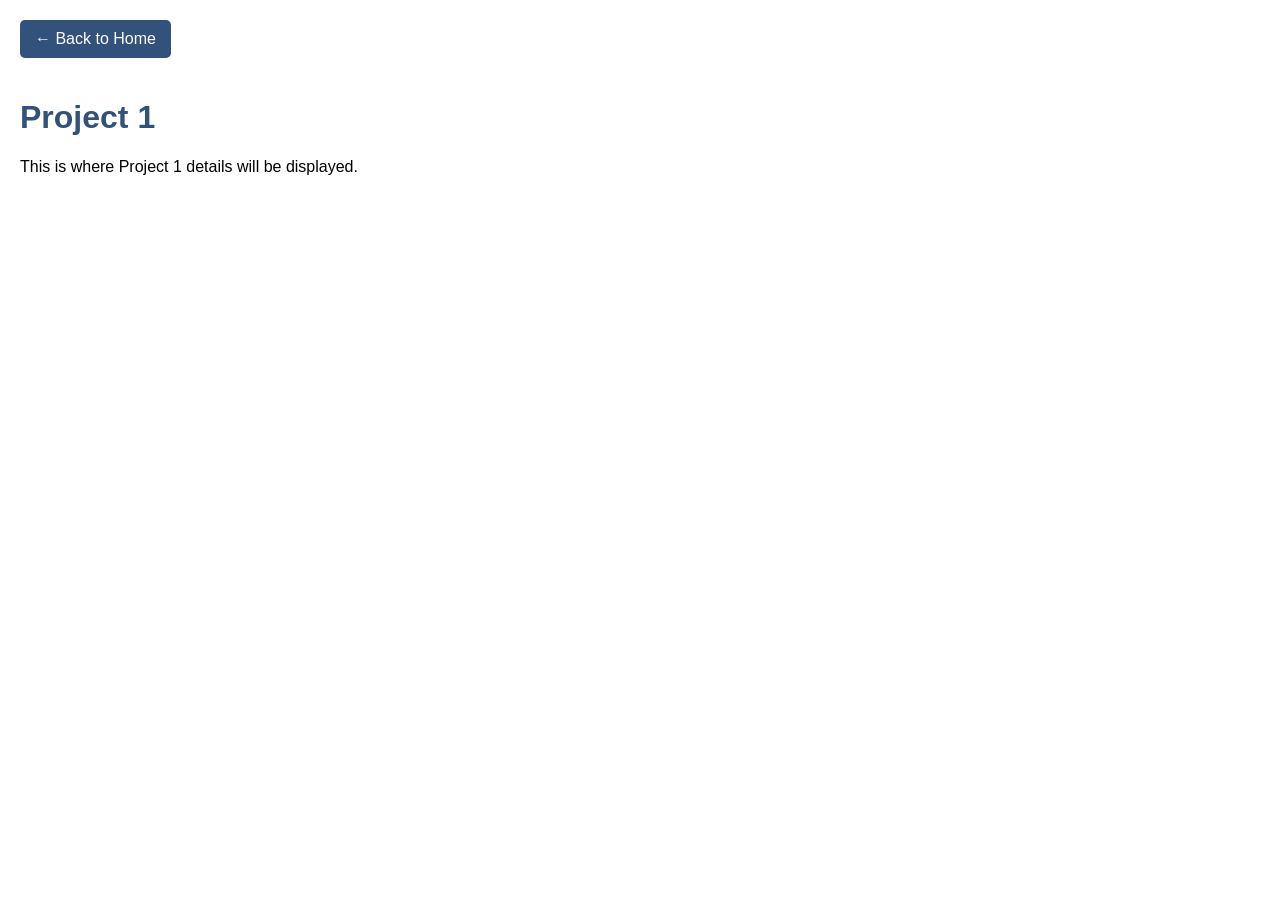
==== project1.html @ f220631a "new features Co-authored-by: Copilot <copilot@github.com>" ====
<!DOCTYPE html>
<html lang="en">
<head>
    <meta charset="UTF-8">
    <meta name="viewport" content="width=device-width, initial-scale=1.0">
    <title>Project 1</title>
    <style>
        body {
            margin: 0;
            padding: 20px;
            background-color: white;
            font-family: Arial, sans-serif;
        }
        .back-link {
            display: inline-block;
            margin-bottom: 20px;
            padding: 10px 15px;
            background-color: #32527B;
            color: white;
            text-decoration: none;
            border-radius: 5px;
            transition: background-color 0.3s ease;
        }
        .back-link:hover {
            background-color: #253D5B;
        }
        h1 {
            color: #32527B;
        }
    </style>
</head>
<body>
    <a href="index.html" class="back-link">← Back to Home</a>
    <h1>Project 1</h1>
    <p>This is where Project 1 details will be displayed.</p>
</body>
</html>
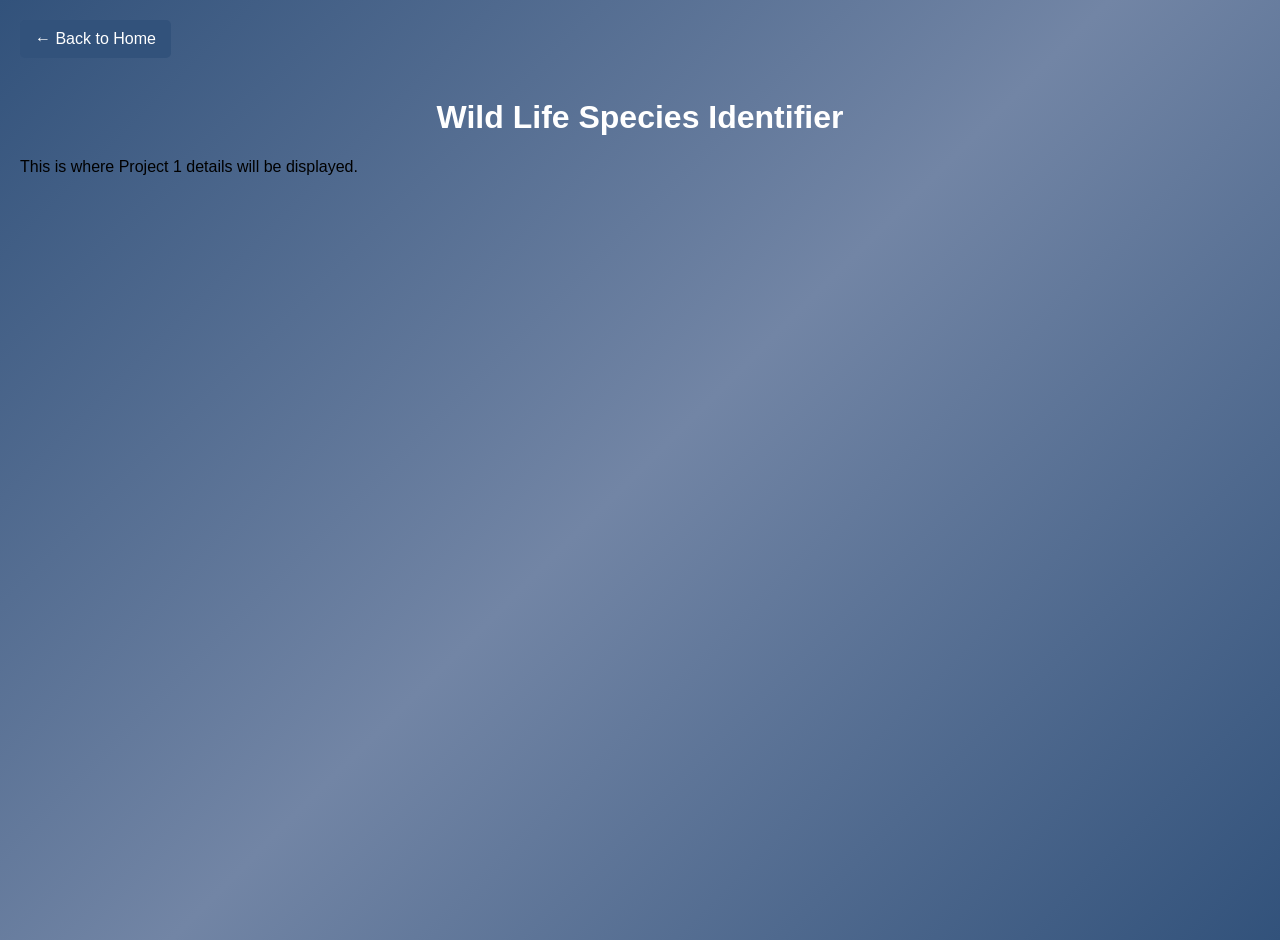
==== commit e10b0463: "added csn190 and updated style for boht project pages Co-authored-by: Copilot <copilot@github.com>" ====
--- a/project1.html
+++ b/project1.html
@@ -8,8 +8,9 @@
         body {
             margin: 0;
             padding: 20px;
-            background-color: white;
+            background: linear-gradient(135deg, #32527B 0%, #7285A5 50%, #32527B 100%);
             font-family: Arial, sans-serif;
+            min-height: 100vh;
         }
         .back-link {
             display: inline-block;
@@ -25,13 +26,14 @@
             background-color: #253D5B;
         }
         h1 {
-            color: #32527B;
+            color: white;
+            text-align: center;
         }
     </style>
 </head>
 <body>
     <a href="index.html" class="back-link">← Back to Home</a>
-    <h1>Project 1</h1>
+    <h1>Wild Life Species Identifier</h1>
     <p>This is where Project 1 details will be displayed.</p>
 </body>
 </html>
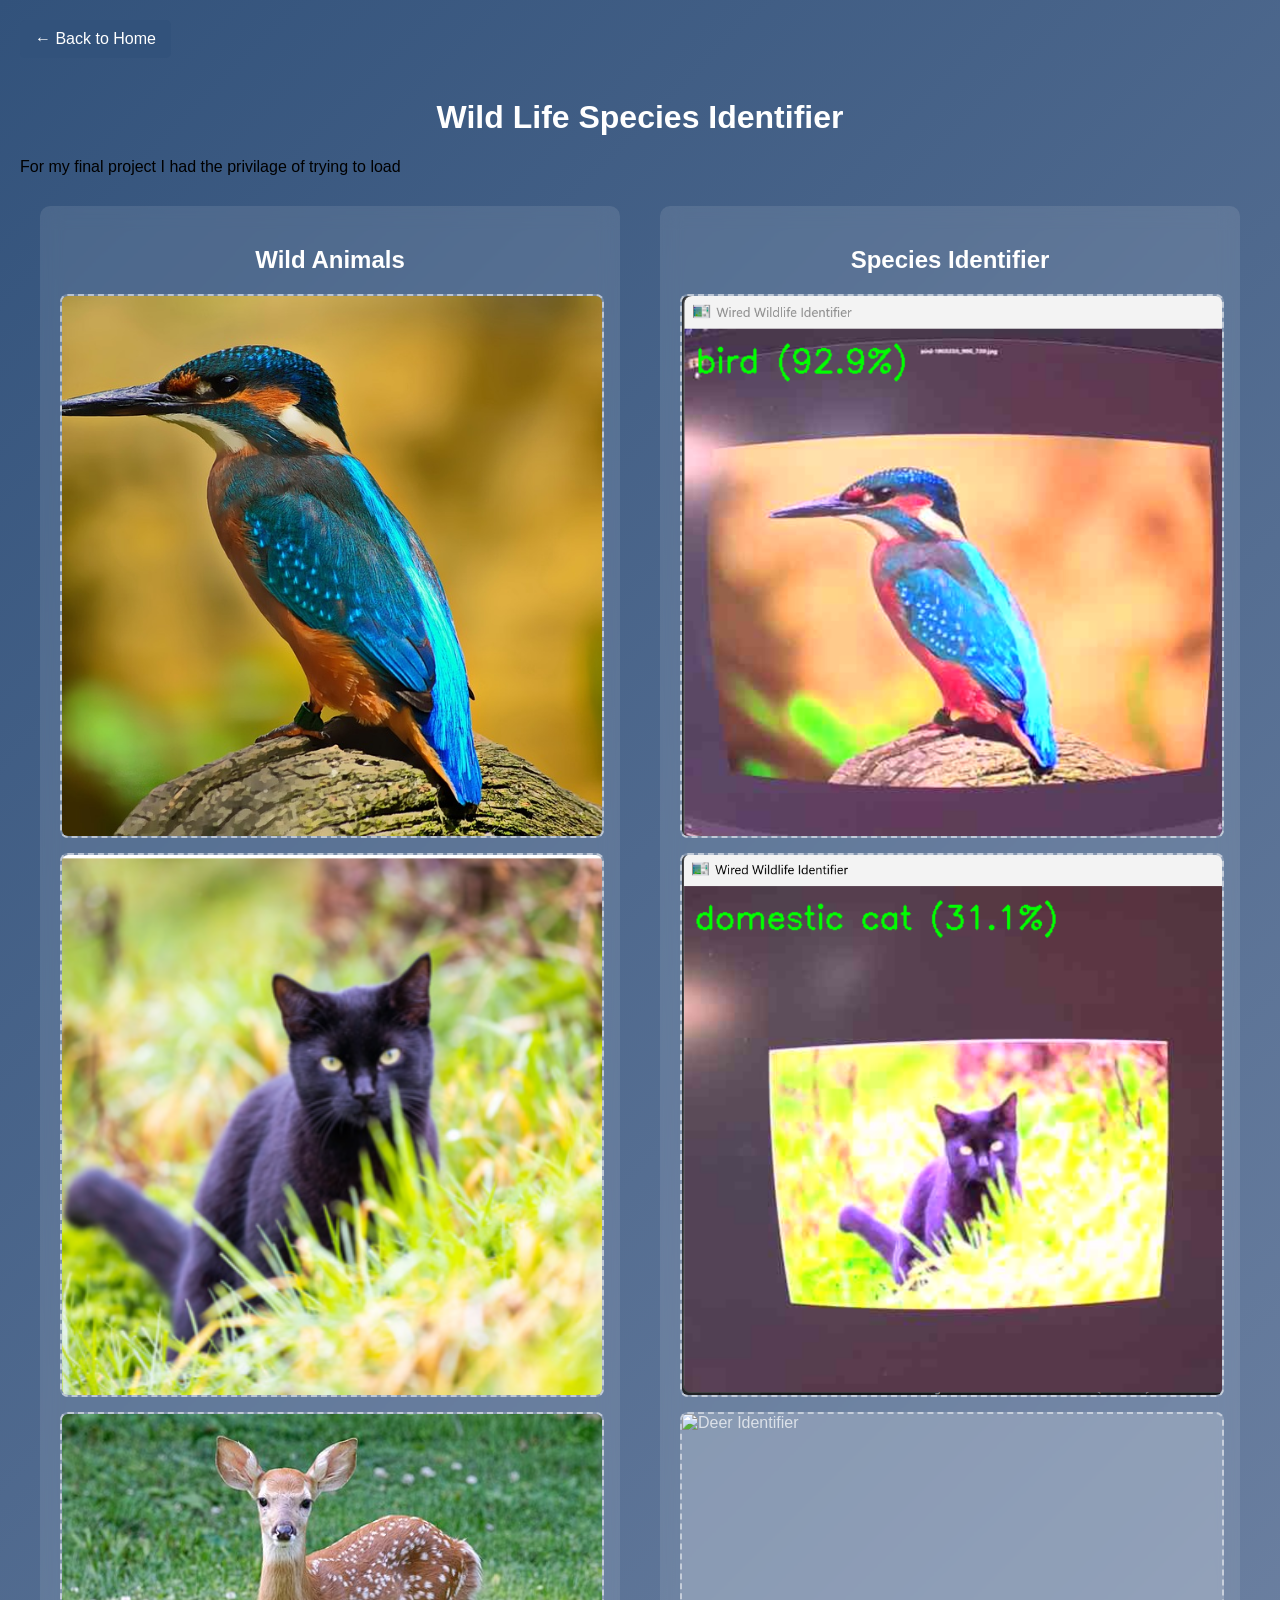
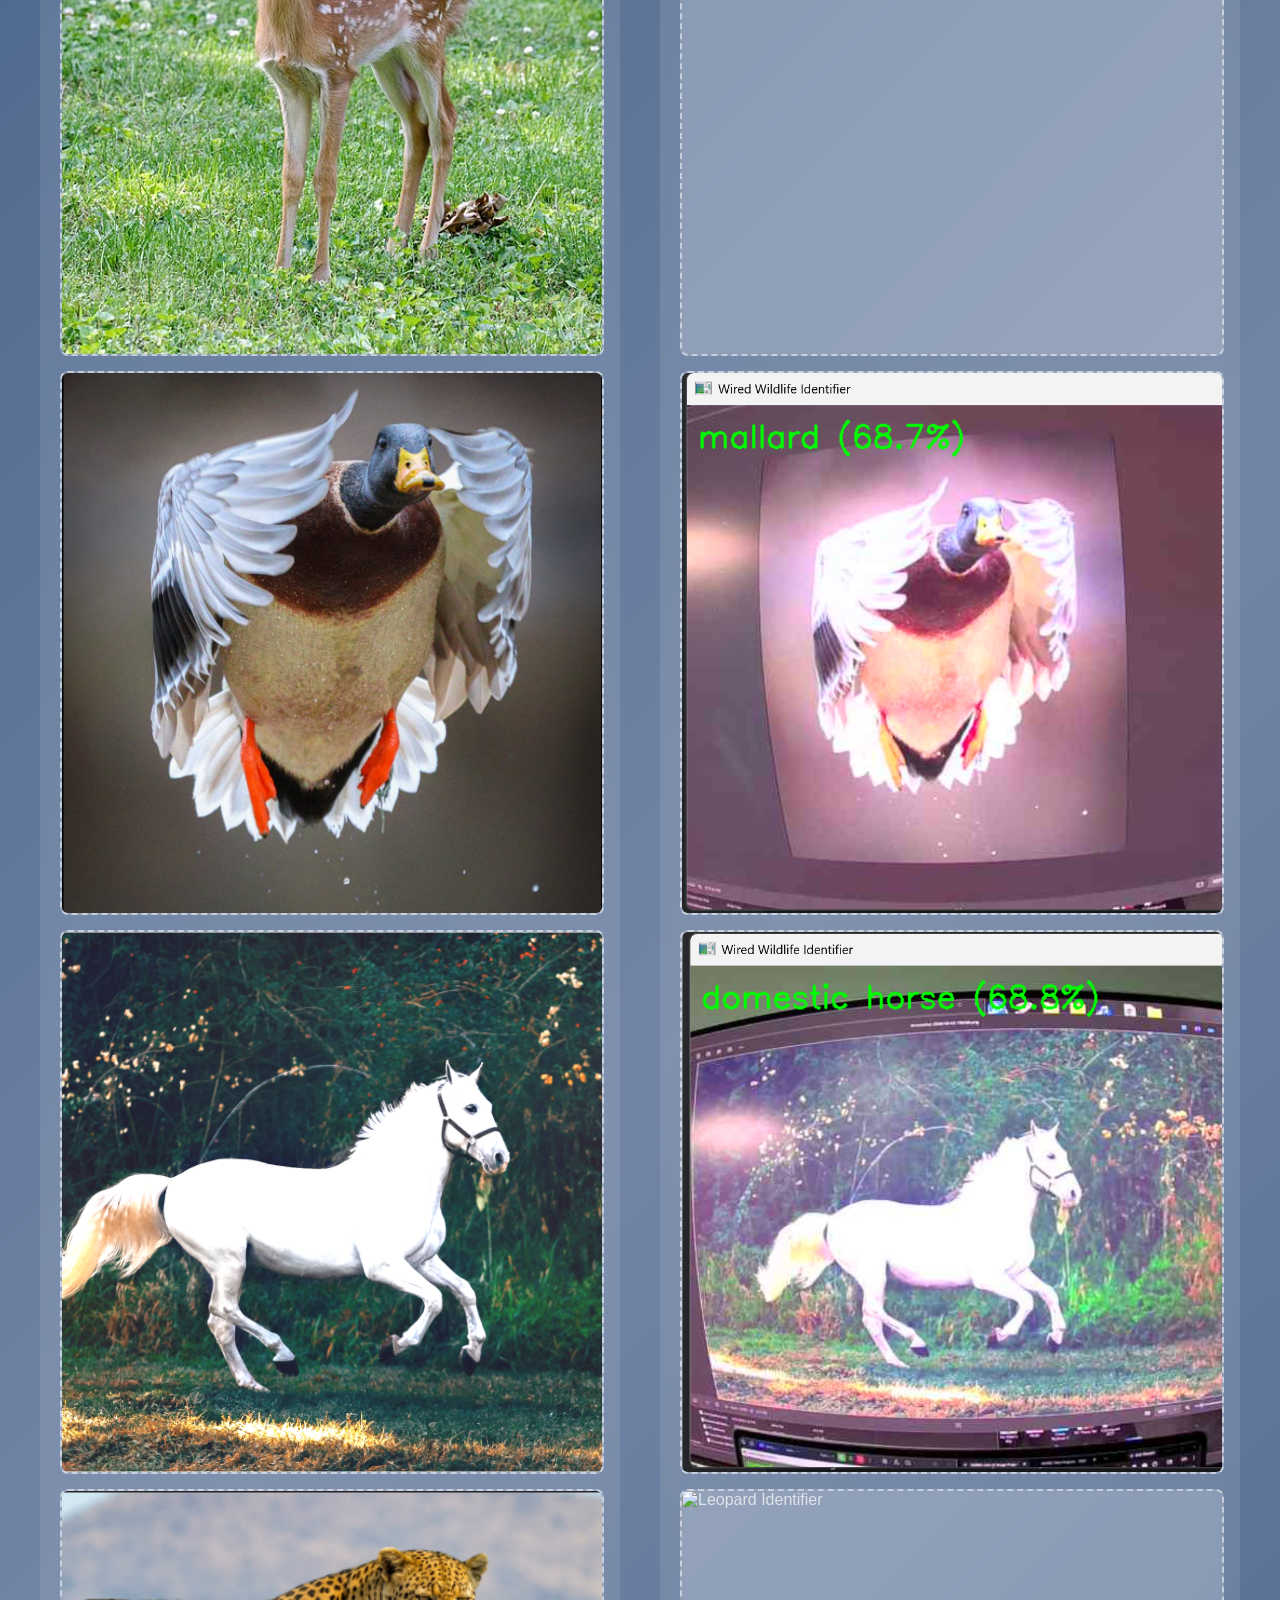
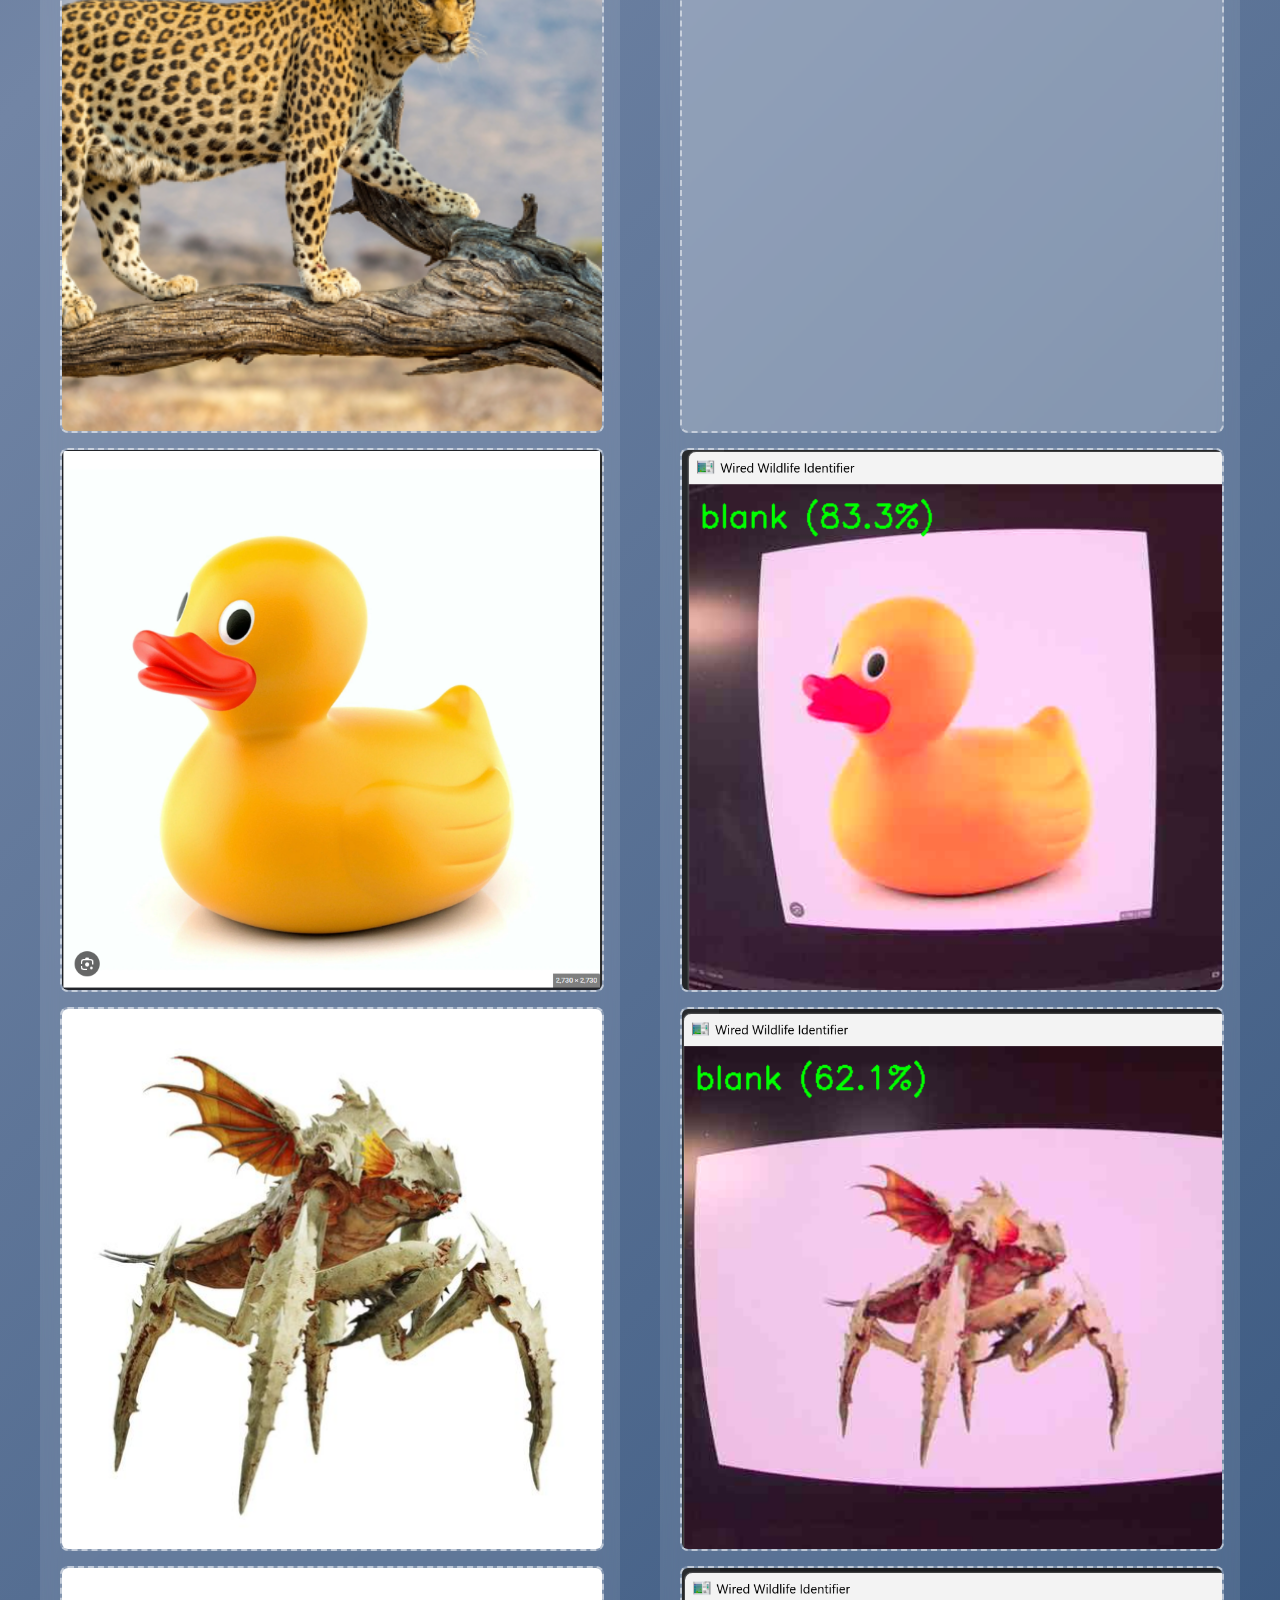
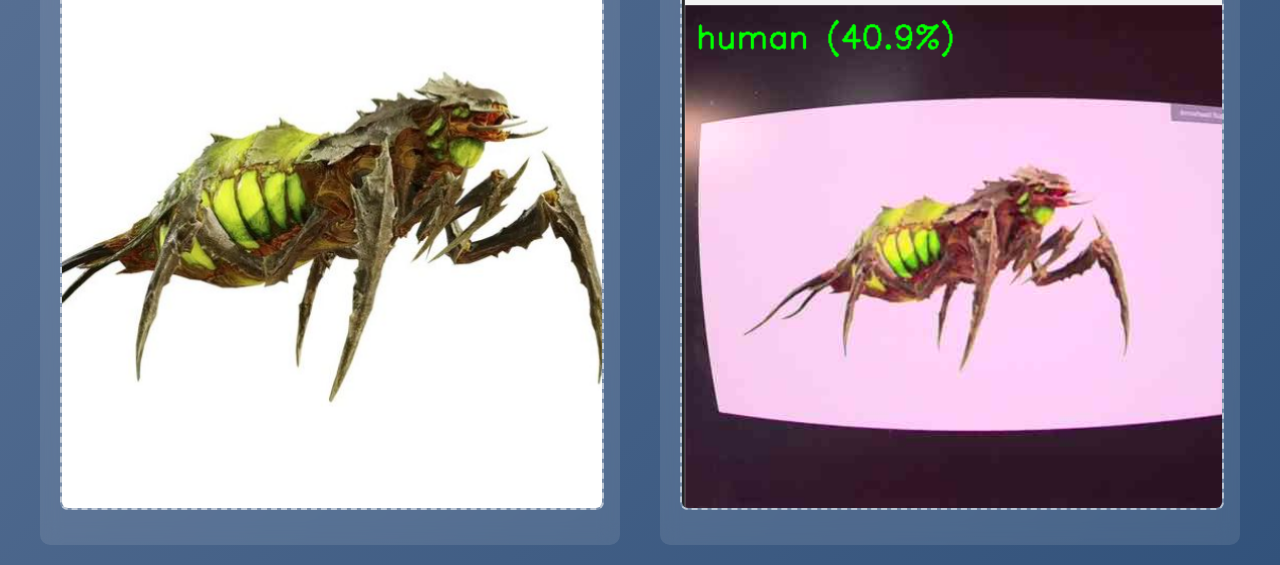
==== commit 769eb14d: "added images for csn150 final project to compare and adding description Co-authored-by: Copilot <cop" ====
--- a/project1.html
+++ b/project1.html
@@ -29,11 +29,84 @@
             color: white;
             text-align: center;
         }
+        .comparison-container {
+            display: flex;
+            gap: 40px;
+            margin-top: 30px;
+            max-width: 1200px;
+            margin-left: auto;
+            margin-right: auto;
+        }
+        .column {
+            flex: 1;
+            background-color: rgba(255, 255, 255, 0.1);
+            border-radius: 10px;
+            padding: 20px;
+            backdrop-filter: blur(10px);
+        }
+        .column h2 {
+            color: white;
+            text-align: center;
+            margin-bottom: 20px;
+            font-size: 24px;
+        }
+        .image-placeholder {
+            width: 100%;
+            aspect-ratio: 1 / 1;
+            background-color: rgba(255, 255, 255, 0.2);
+            border: 2px dashed rgba(255, 255, 255, 0.5);
+            border-radius: 8px;
+            margin-bottom: 15px;
+            display: flex;
+            align-items: center;
+            justify-content: center;
+            color: rgba(255, 255, 255, 0.7);
+            font-size: 16px;
+            transition: background-color 0.3s ease;
+        }
+        .image-placeholder:hover {
+            background-color: rgba(255, 255, 255, 0.3);
+        }
+        .image-placeholder img {
+            width: 100%;
+            height: 100%;
+            object-fit: cover;
+            border-radius: 6px;
+        }
+        .comparison-container .column:last-child .image-placeholder img {
+            object-position: left;
+        }
     </style>
 </head>
 <body>
     <a href="index.html" class="back-link">← Back to Home</a>
     <h1>Wild Life Species Identifier</h1>
-    <p>This is where Project 1 details will be displayed.</p>
+    <p>For my final project I had the privilage of trying to load </p>
+    <div class="comparison-container">
+        <div class="column">
+            <h2>Wild Animals</h2>
+            <div class="image-placeholder"><img src="WildlifePictures/bird.jpg" alt="Bird"></div>
+            <div class="image-placeholder"><img src="WildlifePictures/Cat.png" alt="Cat"></div>
+            <div class="image-placeholder"><img src="WildlifePictures/deer.jpg" alt="Deer"></div>
+            <div class="image-placeholder"><img src="WildlifePictures/Duck.png" alt="Duck"></div>
+            <div class="image-placeholder"><img src="WildlifePictures/Horse.png" alt="Horse"></div>
+            <div class="image-placeholder"><img src="WildlifePictures/Leopard.png" alt="Leopard"></div>
+            <div class="image-placeholder"><img src="WildlifePictures/RubberDuck.png" alt="Tiger"></div>
+            <div class="image-placeholder"><img src="WildlifePictures/alien1.png" alt="Alien"></div>
+            <div class="image-placeholder"><img src="WildlifePictures/alien2.png" alt="Alien"></div>
+        </div>
+        <div class="column">
+            <h2>Species Identifier</h2>
+            <div class="image-placeholder"><img src="WildlifePictures/birdident.png" alt="Bird Identifier"></div>
+            <div class="image-placeholder"><img src="WildlifePictures/CatIden.png" alt="Lion Identifier"></div>
+            <div class="image-placeholder"><img src="WildlifePictures/Deerident.png" alt="Deer Identifier"></div>
+            <div class="image-placeholder"><img src="WildlifePictures/Duckident.png" alt="Duck Identifier"></div>
+            <div class="image-placeholder"><img src="WildlifePictures/HorseIdentifier.png" alt="Giraffe Identifier"></div>
+            <div class="image-placeholder"><img src="WildlifePictures/Leopardident.png" alt="Leopard Identifier"></div>
+            <div class="image-placeholder"><img src="WildlifePictures/RubberDuckident.png" alt="Tiger Identifier"></div>
+            <div class="image-placeholder"><img src="WildlifePictures/alien1ident.png" alt="Alien Identifier"></div>
+            <div class="image-placeholder"><img src="WildlifePictures/alien2ident.png" alt="Alien Identifier"></div>
+        </div>
+    </div>
 </body>
 </html>
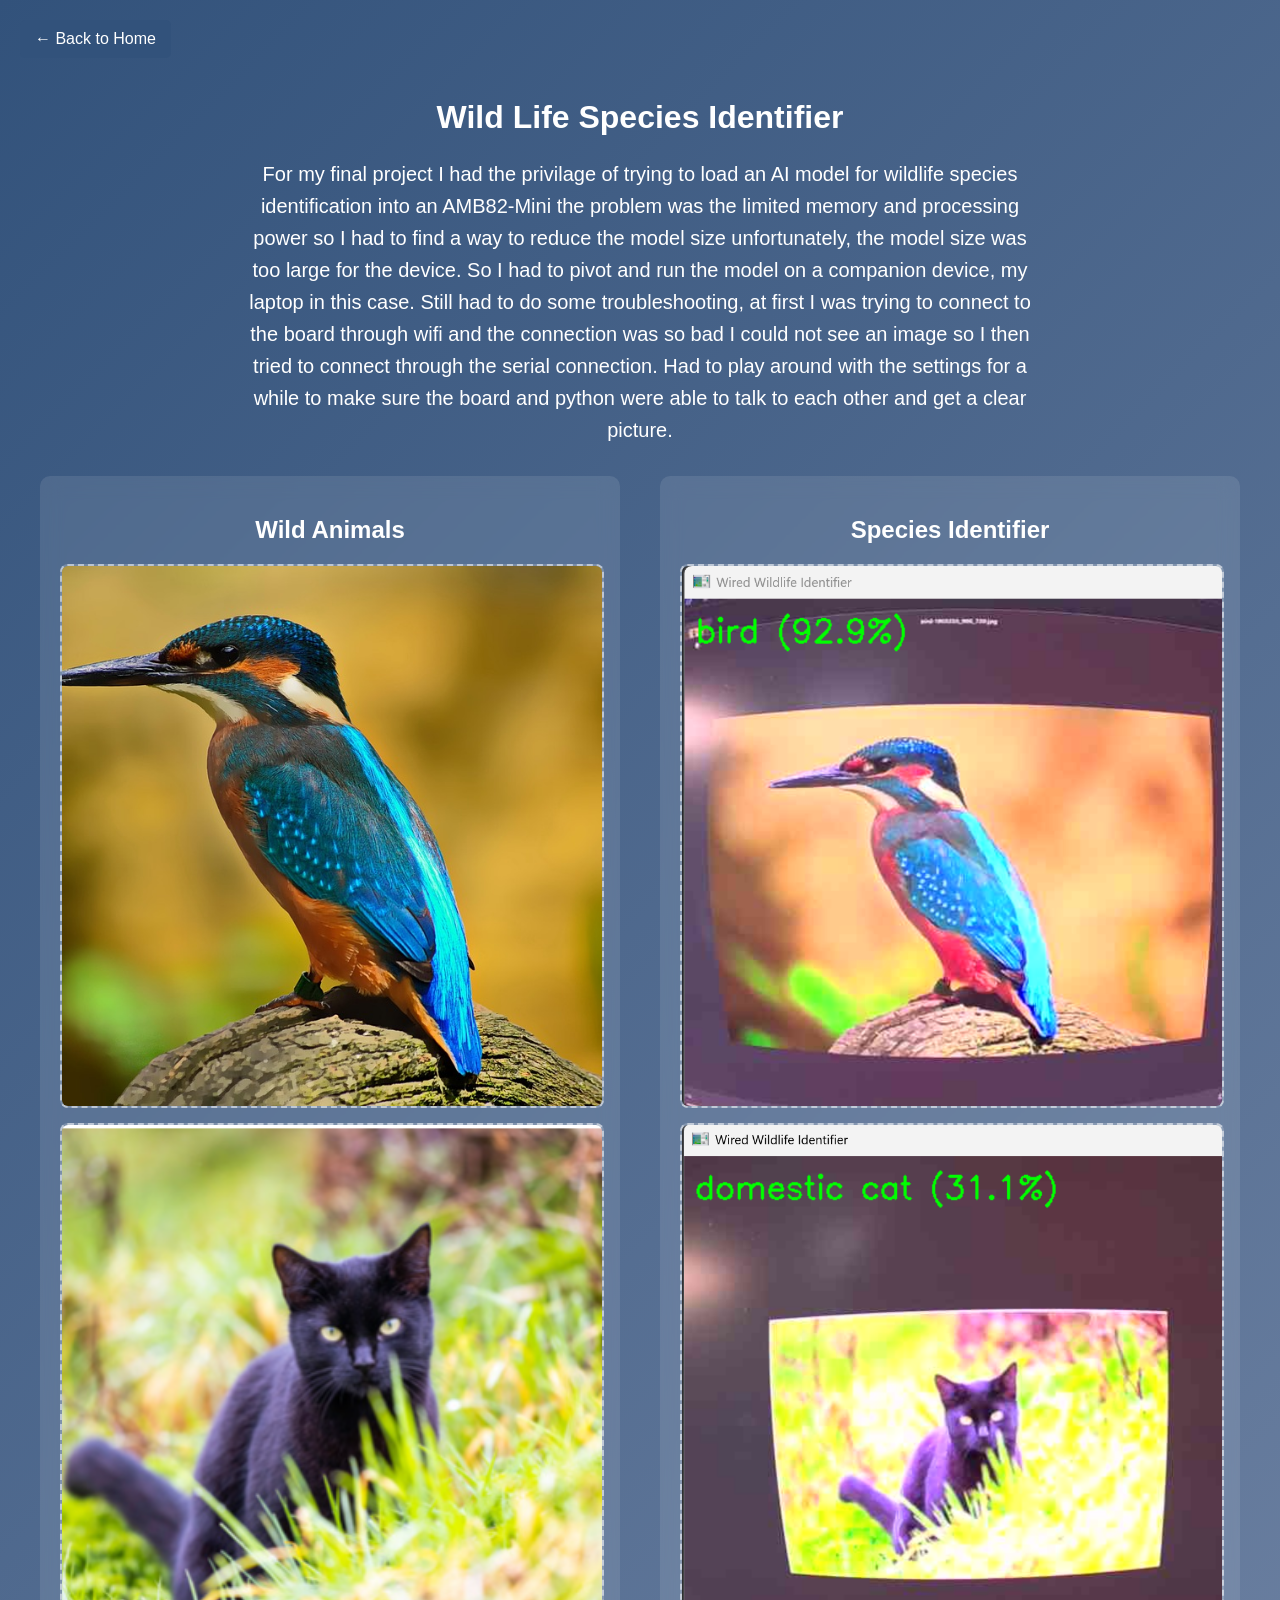
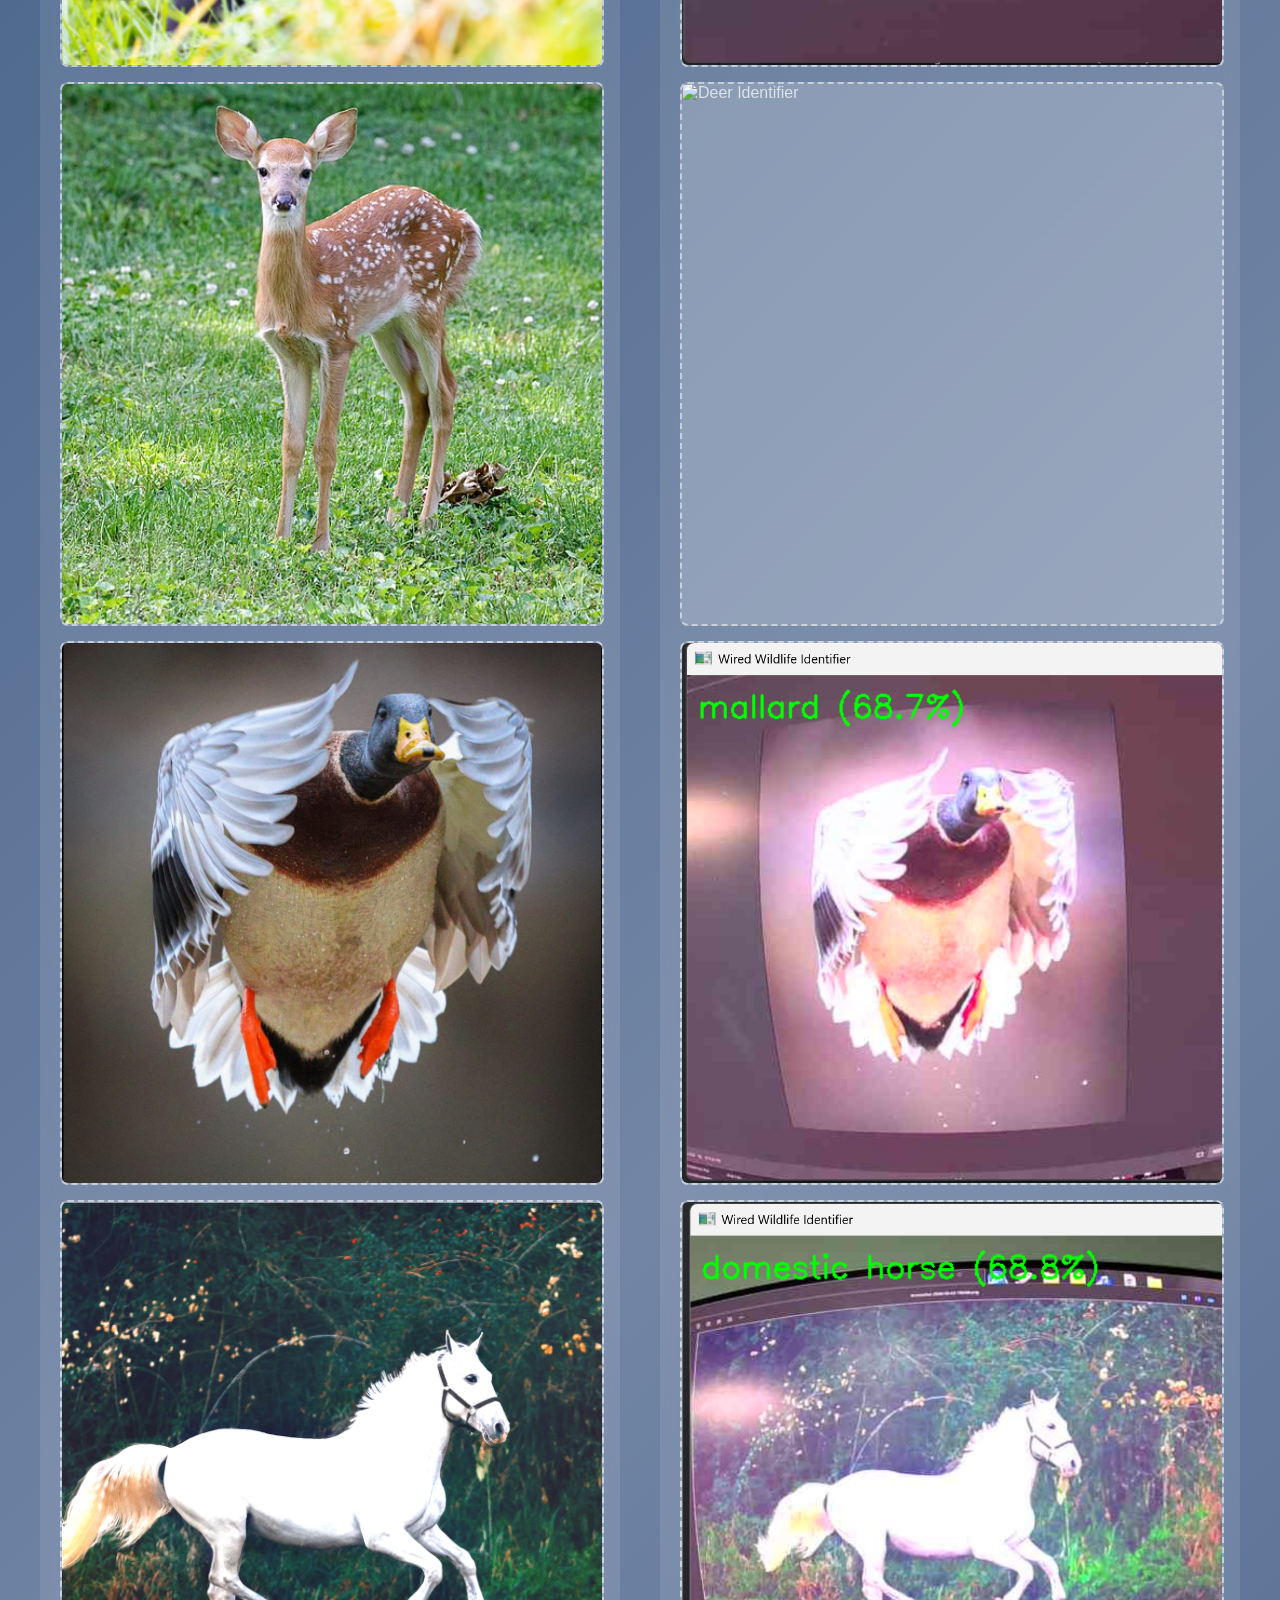
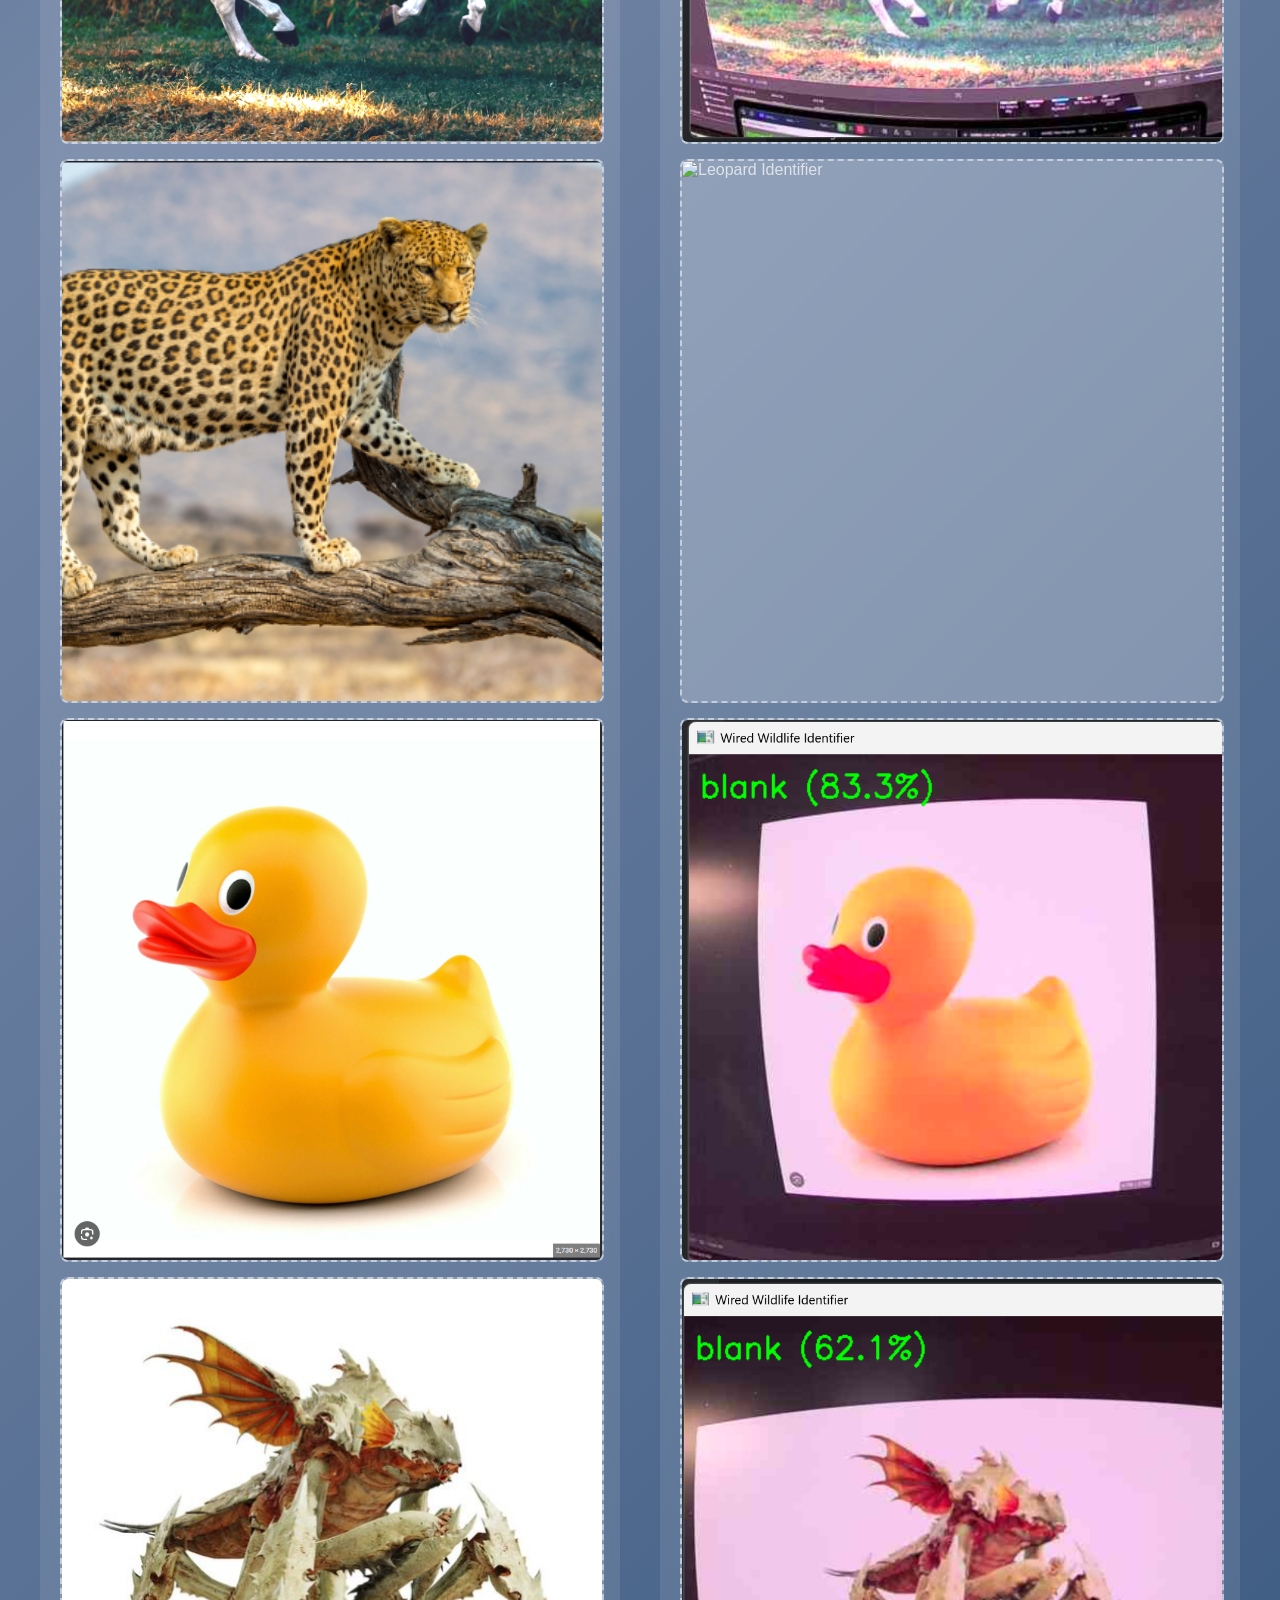
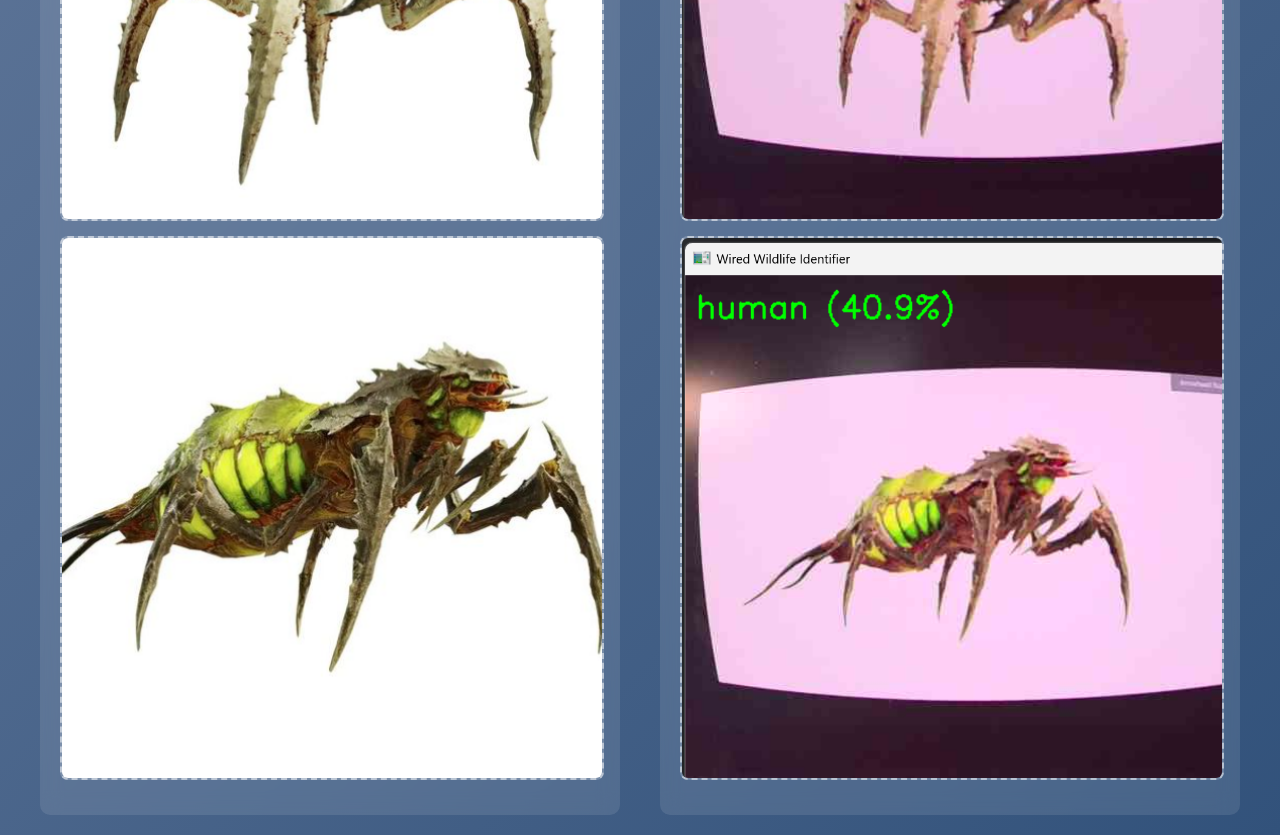
==== commit ad70bebe: "Added description to project1 Co-authored-by: Copilot <copilot@github.com>" ====
--- a/project1.html
+++ b/project1.html
@@ -28,6 +28,15 @@
         h1 {
             color: white;
             text-align: center;
+        }
+        .project-description {
+            color: white;
+            text-align: center;
+            max-width: 800px;
+            margin: 20px auto 30px;
+            font-size: 20px;
+            line-height: 1.6;
+            padding: 0 20px;
         }
         .comparison-container {
             display: flex;
@@ -81,7 +90,12 @@
 <body>
     <a href="index.html" class="back-link">← Back to Home</a>
     <h1>Wild Life Species Identifier</h1>
-    <p>For my final project I had the privilage of trying to load </p>
+    <p class="project-description">For my final project I had the privilage of trying to load an AI model for wildlife species identification into 
+        an AMB82-Mini the problem was the limited memory and processing power so I had to find a way to reduce the model size
+        unfortunately, the model size was too large for the device. So I had to pivot and run the model on a companion device, my laptop in this case.
+        Still had to do some troubleshooting, at first I was trying to connect to the board through wifi and the connection was so bad I could not see an image 
+        so I then tried to connect through the serial connection. Had to play around with the settings for a while to make sure the board and python were able to talk to
+        each other and get a clear picture.  </p>
     <div class="comparison-container">
         <div class="column">
             <h2>Wild Animals</h2>
